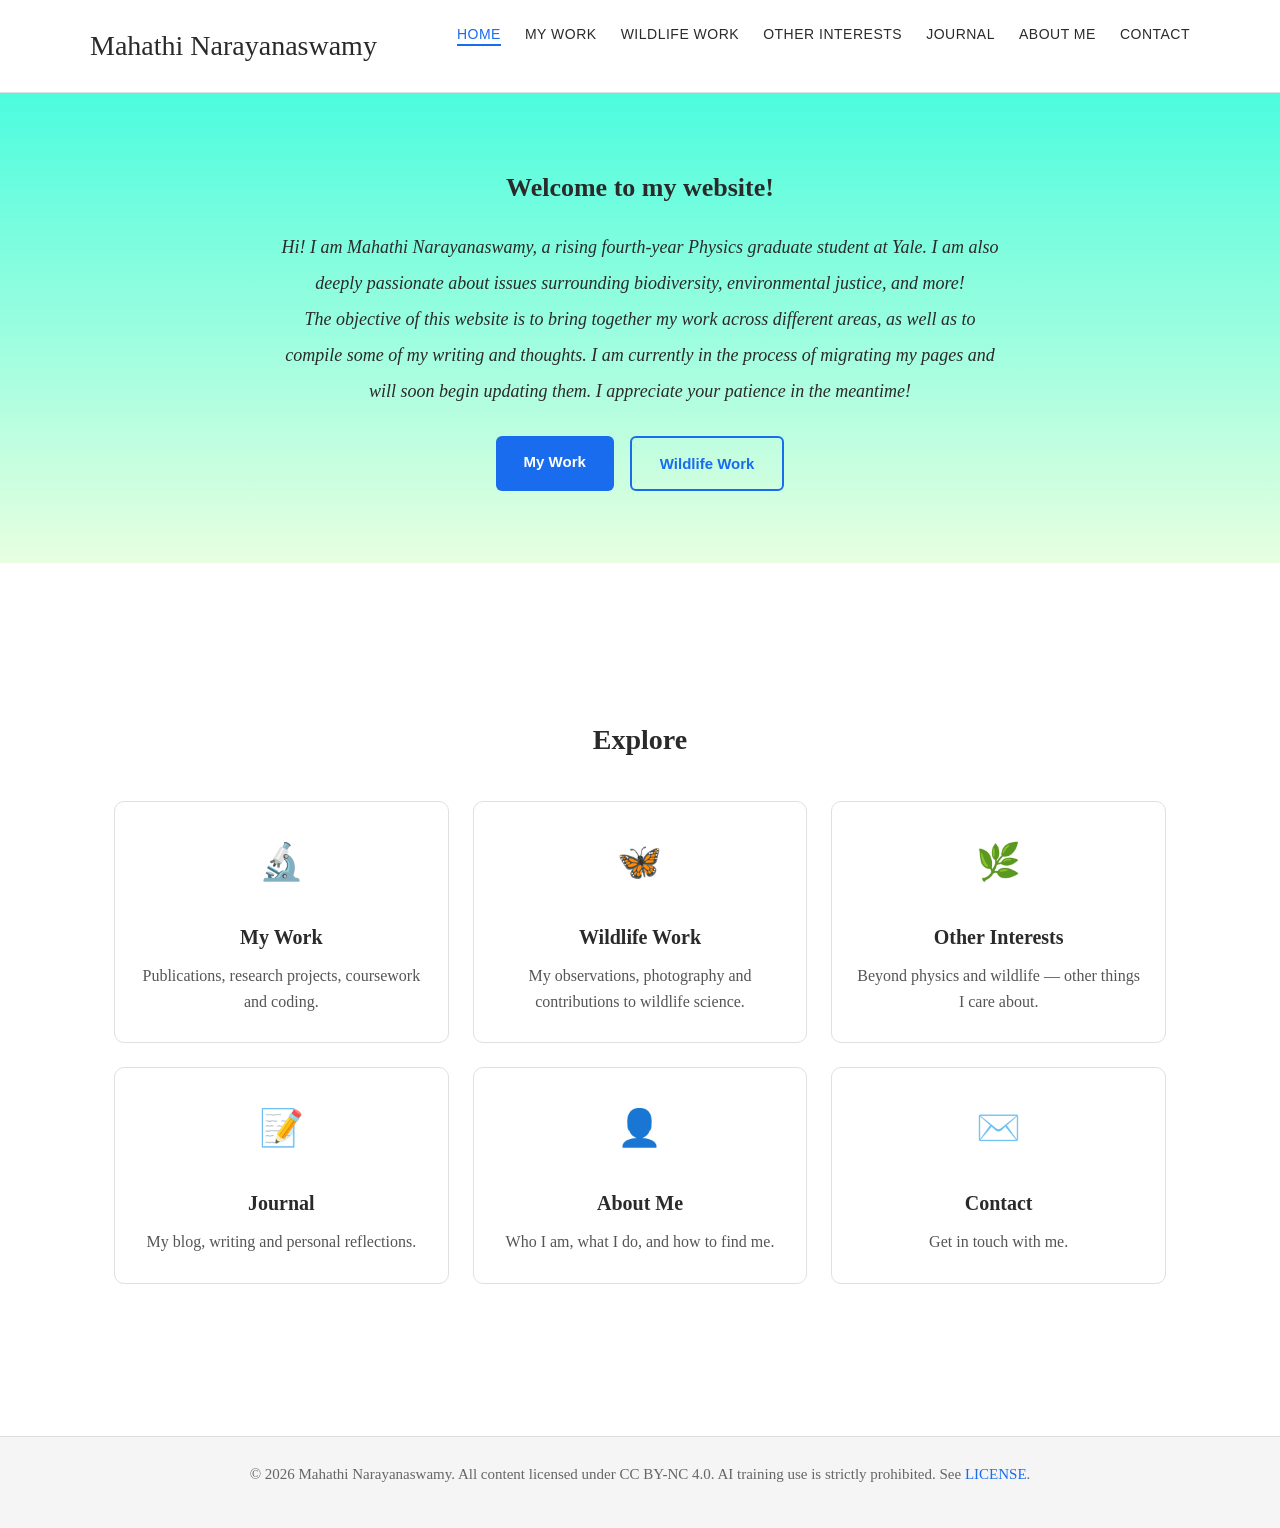
==== index.html @ ffc288d0 "Createhome page" ====
<!DOCTYPE html>
<html lang="en">
<head>
  <meta charset="UTF-8" />
  <meta name="viewport" content="width=device-width, initial-scale=1.0"/>
  <meta property="og:site_name" content="Mahathi Narayanaswamy" />
  <meta property="og:title" content="Mahathi Narayanaswamy" />
  <meta property="og:description" content="Welcome to the personal website of
    Mahathi Narayanaswamy — Physics student and biodiversity enthusiast." />
  <meta property="og:url" content="https://mahathin.github.io/" />
  <title>Mahathi Narayanaswamy - Home</title>
  <link rel="stylesheet" href="assets/css/style.css" />
</head>

<body>

  <!-- ═══════════════════════════════════════ HEADER / NAV -->
  <header>
    <div class="header-inner">
      <div class="logo">
        <a href="index.html">Mahathi Narayanaswamy</a>
      </div>

      <!-- Hamburger for mobile -->
      <button class="hamburger" id="hamburger" aria-label="Toggle menu">
        <span></span><span></span><span></span>
      </button>

      <nav id="main-nav">
        <ul>
          <li><a href="index.html" class="active">Home</a></li>
          <li><a href="my-work.html">My Work</a></li>
          <li><a href="wildlife-work.html">Wildlife Work</a></li>
          <li><a href="other-interests.html">Other Interests</a></li>
          <li><a href="journal.html">Journal</a></li>
          <li><a href="about-me.html">About Me</a></li>
          <li><a href="contact.html">Contact</a></li>
        </ul>
      </nav>
    </div>
  </header>

  <!-- ═══════════════════════════════════════ HERO BANNER -->
  <section class="hero">
    <div class="hero-inner">
      <p>
        <strong>Welcome to my website!</strong>
      </p>
      <p>
        <em>
          Hi! I am Mahathi Narayanaswamy, a rising fourth-year Physics graduate student at Yale. 
          I am also deeply passionate about issues surrounding biodiversity, environmental justice, and more!<br />

          The objective of this website is to bring together my work across different areas, 
          as well as to compile some of my writing and thoughts. 
          I am currently in the process of migrating my pages and will soon begin updating them. 
          I appreciate your patience in the meantime!
        </em>
      </p>
      <div class="hero-buttons">
        <a href="my-work.html" class="btn">My Work</a>
        <a href="wildlife-work.html" class="btn btn-outline">Wildlife Work</a>
      </div>
    </div>
  </section>

  <!-- ═══════════════════════════════════════ QUICK LINKS -->
  <main>
    <div class="container">

      <section class="quick-links">
        <h2>Explore</h2>
        <div class="cards">

          <a href="my-work.html" class="card">
            <div class="card-icon">🔬</div>
            <h3>My Work</h3>
            <p>Publications, research projects, coursework and coding.</p>
          </a>

          <a href="wildlife-work.html" class="card">
            <div class="card-icon">🦋</div>
            <h3>Wildlife Work</h3>
            <p>My observations, photography and contributions to wildlife
              science.</p>
          </a>

          <a href="other-interests.html" class="card">
            <div class="card-icon">🌿</div>
            <h3>Other Interests</h3>
            <p>Beyond physics and wildlife — other things I care about.</p>
          </a>

          <a href="journal.html" class="card">
            <div class="card-icon">📝</div>
            <h3>Journal</h3>
            <p>My blog, writing and personal reflections.</p>
          </a>

          <a href="about-me.html" class="card">
            <div class="card-icon">👤</div>
            <h3>About Me</h3>
            <p>Who I am, what I do, and how to find me.</p>
          </a>

          <a href="contact.html" class="card">
            <div class="card-icon">✉️</div>
            <h3>Contact</h3>
            <p>Get in touch with me.</p>
          </a>

        </div>
      </section>

    </div><!-- end .container -->
  </main>

  <!-- ═══════════════════════════════════════ FOOTER -->
  <footer>
    <div class="container">
      <p>
        © 2026 Mahathi Narayanaswamy. All content licensed under CC BY-NC 4.0.
        AI training use is strictly prohibited.
        See <a href="LICENSE">LICENSE</a>.
      </p>
    </div>
  </footer>

  <script src="assets/js/main.js"></script>

</body>
</html>
---- assets/css/style.css ----
/* My work specific styles

/* ═══════════════════════════════════════════════════
   HERO BANNER
   Matches original Weebly gradient: #4cfcde → #e7ffe0
═══════════════════════════════════════════════════ */
.hero {
  background: linear-gradient(180deg, #4cfcde 0%, #e7ffe0 100%);
  padding: 72px 24px;
  text-align: center;
}

.hero-inner {
  max-width: 720px;
  margin: 0 auto;
}

.hero-inner p {
  font-size: 20px;
  line-height: 1.8;
  color: #2a2a2a;
  margin-bottom: 16px;
}

.hero-inner strong {
  font-size: 26px;
  color: #2a2a2a;
}

.hero-inner em {
  font-size: 18px;
  color: #2a2a2a;
}

/* ═══════════════════════════════════════════════════
   HERO BUTTONS
═══════════════════════════════════════════════════ */
.hero-buttons {
  margin-top: 28px;
  display: flex;
  gap: 16px;
  justify-content: center;
  flex-wrap: wrap;
}

.btn {
  display: inline-block;
  padding: 12px 28px;
  background: #196ced;
  color: #fff !important;
  border-radius: 6px;
  font-family: 'Montserrat', Arial, sans-serif;
  font-size: 15px;
  font-weight: 600;
  text-decoration: none;
  transition: background 0.2s ease;
}

.btn:hover {
  background: #ec3207;
  color: #fff !important;
}

.btn-outline {
  background: transparent;
  border: 2px solid #196ced;
  color: #196ced !important;
}

.btn-outline:hover {
  background: #ec3207;
  border-color: #ec3207;
  color: #fff !important;
}

/* ═══════════════════════════════════════════════════
   QUICK LINKS / CARDS GRID
═══════════════════════════════════════════════════ */
.quick-links {
  padding: 56px 0;
}

.quick-links h2 {
  margin-bottom: 36px;
}

.cards {
  display: grid;
  grid-template-columns: repeat(3, 1fr);
  gap: 24px;
}

.card {
  display: block;
  padding: 28px 24px;
  border: 1px solid #e0e0e0;
  border-radius: 10px;
  text-decoration: none;
  color: #3f3f3f;
  background: #fff;
  transition: box-shadow 0.2s ease, border-color 0.2s ease;
  text-align: center;
}

.card:hover {
  box-shadow: 0 4px 18px rgba(0, 0, 0, 0.10);
  border-color: #196ced;
  color: #3f3f3f;
}

.card-icon {
  font-size: 36px;
  margin-bottom: 12px;
}

.card h3 {
  font-family: 'Rokkitt', Georgia, serif;
  font-size: 20px;
  font-weight: 700;
  color: #2a2a2a;
  margin-bottom: 8px;
  text-align: center;
}

.card p {
  font-size: 16px;
  line-height: 1.6;
  color: #555;
  margin: 0;
}

/* ═══════════════════════════════════════════════════
   RESPONSIVE — CARDS
═══════════════════════════════════════════════════ */
@media (max-width: 900px) {
  .cards {
    grid-template-columns: repeat(2, 1fr);
  }
}

@media (max-width: 767px) {
  .cards {
    grid-template-columns: 1fr;
  }

  .hero {
    padding: 48px 20px;
  }

  .hero-inner strong {
    font-size: 22px;
  }

  .hero-inner em {
    font-size: 16px;
  }
}

/* ═══════════════════════════════════════════════════
   GLOBAL RESET & BASE
═══════════════════════════════════════════════════ */
* {
  margin: 0;
  padding: 0;
  box-sizing: border-box;
}

body {
  font-family: 'Rokkitt', Georgia, serif;
  font-size: 19px;
  line-height: 1.8;
  color: #3f3f3f;
  background: #fff;
}

a {
  color: #196ced;
  text-decoration: none;
}

a:hover {
  color: #ec3207;
}

.container {
  max-width: 1100px;
  margin: 0 auto;
  padding: 0 24px;
}

/* ═══════════════════════════════════════════════════
   HEADER & NAV
═══════════════════════════════════════════════════ */
header {
  background: #fff;
  border-bottom: 1px solid #e0e0e0;
  padding: 16px 24px;
  position: sticky;
  top: 0;
  z-index: 100;
}

.header-inner {
  max-width: 1100px;
  margin: 0 auto;
  display: flex;
  align-items: center;
  justify-content: space-between;
  flex-wrap: wrap;
}

.logo a {
  font-family: 'Journal', Georgia, serif;
  font-size: 28px;
  color: #2a2a2a;
  text-decoration: none;
}

nav ul {
  list-style: none;
  display: flex;
  gap: 24px;
  flex-wrap: wrap;
}

nav ul li a {
  font-family: 'Montserrat', Arial, sans-serif;
  font-size: 14px;
  color: #2a2a2a;
  text-transform: uppercase;
  letter-spacing: 0.5px;
}

nav ul li a:hover,
nav ul li a.active {
  color: #196ced;
  border-bottom: 2px solid #196ced;
  padding-bottom: 2px;
}

/* Hamburger */
.hamburger {
  display: none;
  flex-direction: column;
  gap: 5px;
  background: none;
  border: none;
  cursor: pointer;
  padding: 4px;
}

.hamburger span {
  width: 25px;
  height: 3px;
  background: #2a2a2a;
  border-radius: 3px;
  display: block;
}

/* ═══════════════════════════════════════════════════
   MAIN CONTENT
═══════════════════════════════════════════════════ */
main {
  padding: 48px 0;
}

section {
  margin-bottom: 48px;
}

h2 {
  font-family: 'Rokkitt', Georgia, serif;
  font-size: 28px;
  font-weight: 700;
  color: #2a2a2a;
  text-align: center;
  margin-bottom: 20px;
}

h3 {
  font-family: 'Rokkitt', Georgia, serif;
  font-size: 20px;
  font-weight: 700;
  color: #2a2a2a;
  text-align: center;
  margin: 24px 0 12px;
}

p {
  margin-bottom: 16px;
}

ul, ol {
  padding-left: 24px;
  margin-bottom: 16px;
}

li {
  margin-bottom: 10px;
}

.section-divider {
  border: none;
  border-top: 1px solid #ccc;
  margin: 40px 0;
}

/* ═══════════════════════════════════════════════════
   FILE DOWNLOAD BLOCKS
═══════════════════════════════════════════════════ */
.file-download {
  display: flex;
  align-items: flex-start;
  gap: 16px;
  margin: 16px 0 24px;
  padding: 12px 16px;
  border: 1px solid #e0e0e0;
  border-radius: 6px;
  background: #fafafa;
  max-width: 420px;
}

.file-download img {
  flex-shrink: 0;
}

.file-download a {
  font-weight: bold;
}

/* ═══════════════════════════════════════════════════
   COURSEWORK TABLE
═══════════════════════════════════════════════════ */
.table-wrapper {
  overflow-x: auto;
  margin: 16px 0;
}

.coursework-table {
  width: 100%;
  border-collapse: collapse;
  font-size: 16px;
}

.coursework-table th {
  background-color: #a9f8dd;
  font-weight: 700;
  padding: 12px 16px;
  border: 1px solid #818181;
  text-align: center;
}

.coursework-table td {
  padding: 12px 16px;
  border: 1px solid #818181;
  vertical-align: top;
  background: #fff;
}

.coursework-table td:first-child {
  text-align: center;
  font-weight: 600;
  min-width: 160px;
}

.coursework-table ol {
  padding-left: 18px;
  margin: 0;
}

.coursework-table em {
  font-size: 13px;
  color: #666;
}

/* ═══════════════════════════════════════════════════
   FOOTER
═══════════════════════════════════════════════════ */
footer {
  background: #f5f5f5;
  border-top: 1px solid #ddd;
  padding: 24px;
  text-align: center;
  font-size: 15px;
  color: #666;
}

/* ═══════════════════════════════════════════════════
   MOBILE RESPONSIVE
═══════════════════════════════════════════════════ */
@media (max-width: 767px) {
  body { font-size: 16px; }

  .logo a { font-size: 22px; }

  nav ul {
    display: none;
    flex-direction: column;
    gap: 12px;
    width: 100%;
    padding: 16px 0;
  }

  nav ul.open { display: flex; }

  .hamburger { display: flex; }

  h2 { font-size: 22px; }

  .coursework-table th,
  .coursework-table td {
    font-size: 14px;
    padding: 8px 10px;
  }
}
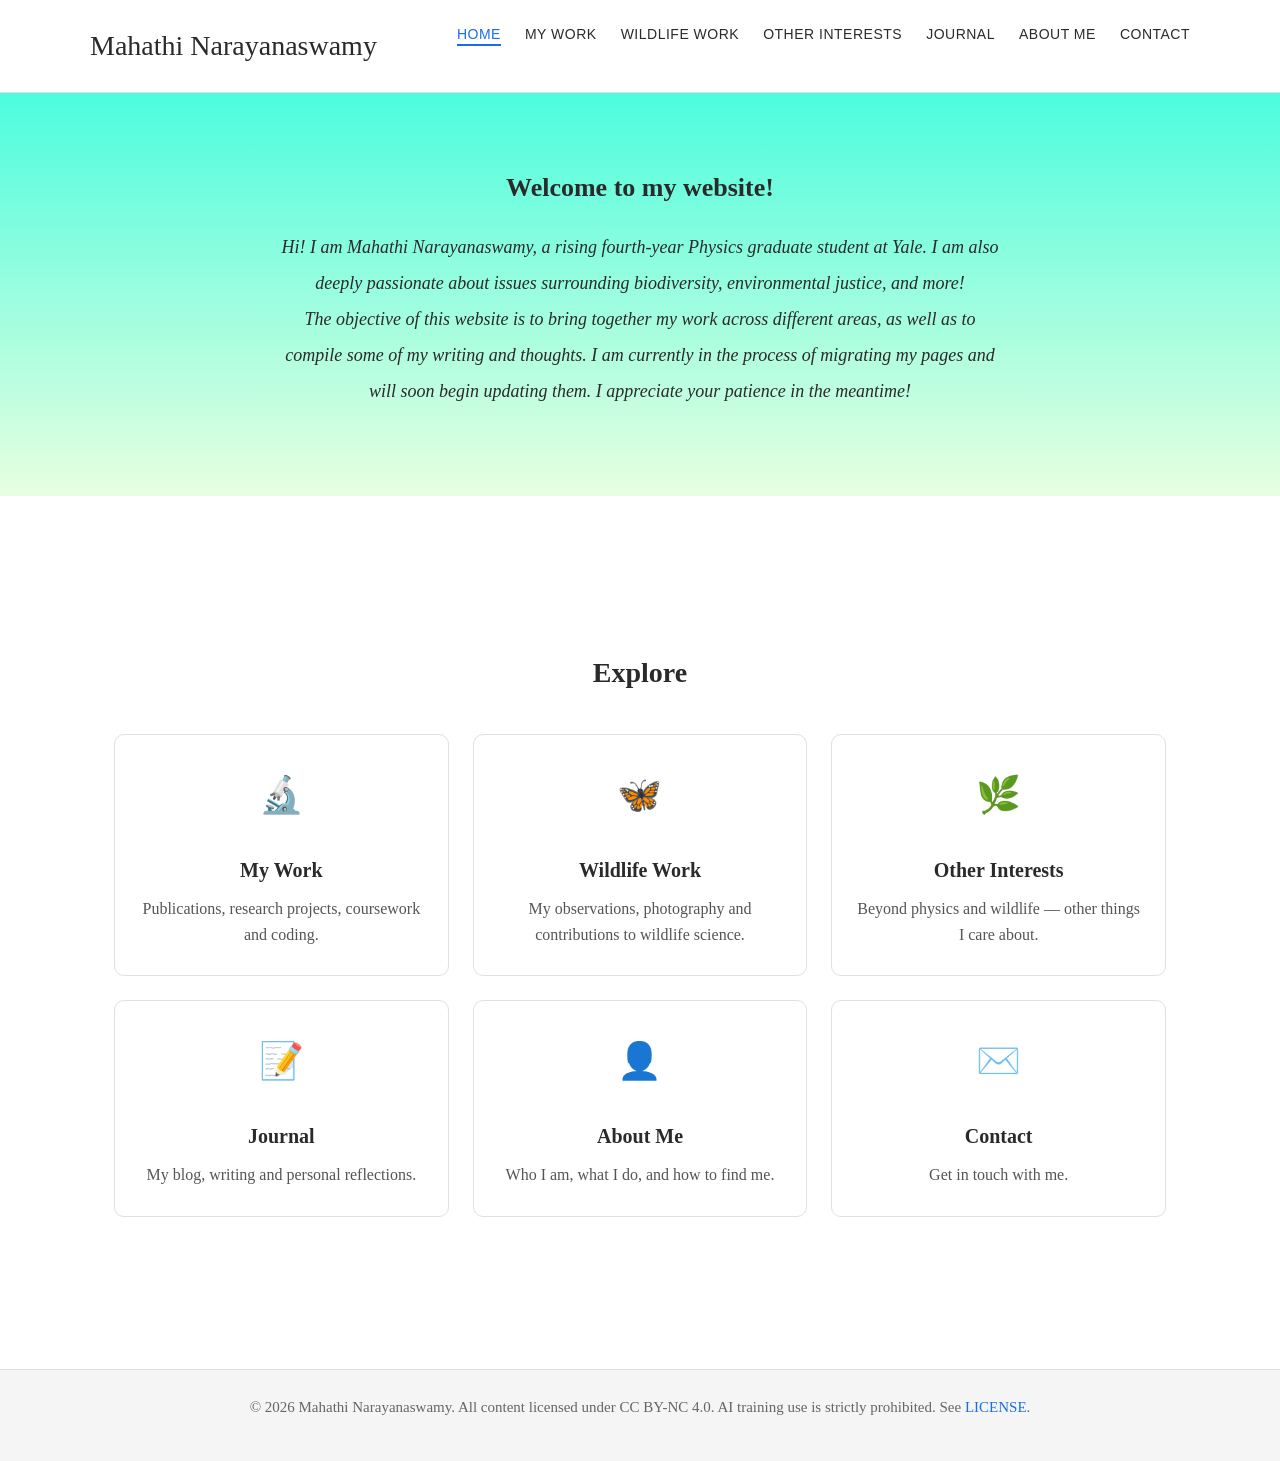
==== commit ba981c74: "Update index.html" ====
--- a/index.html
+++ b/index.html
@@ -57,10 +57,6 @@
           I appreciate your patience in the meantime!
         </em>
       </p>
-      <div class="hero-buttons">
-        <a href="my-work.html" class="btn">My Work</a>
-        <a href="wildlife-work.html" class="btn btn-outline">Wildlife Work</a>
-      </div>
     </div>
   </section>
 
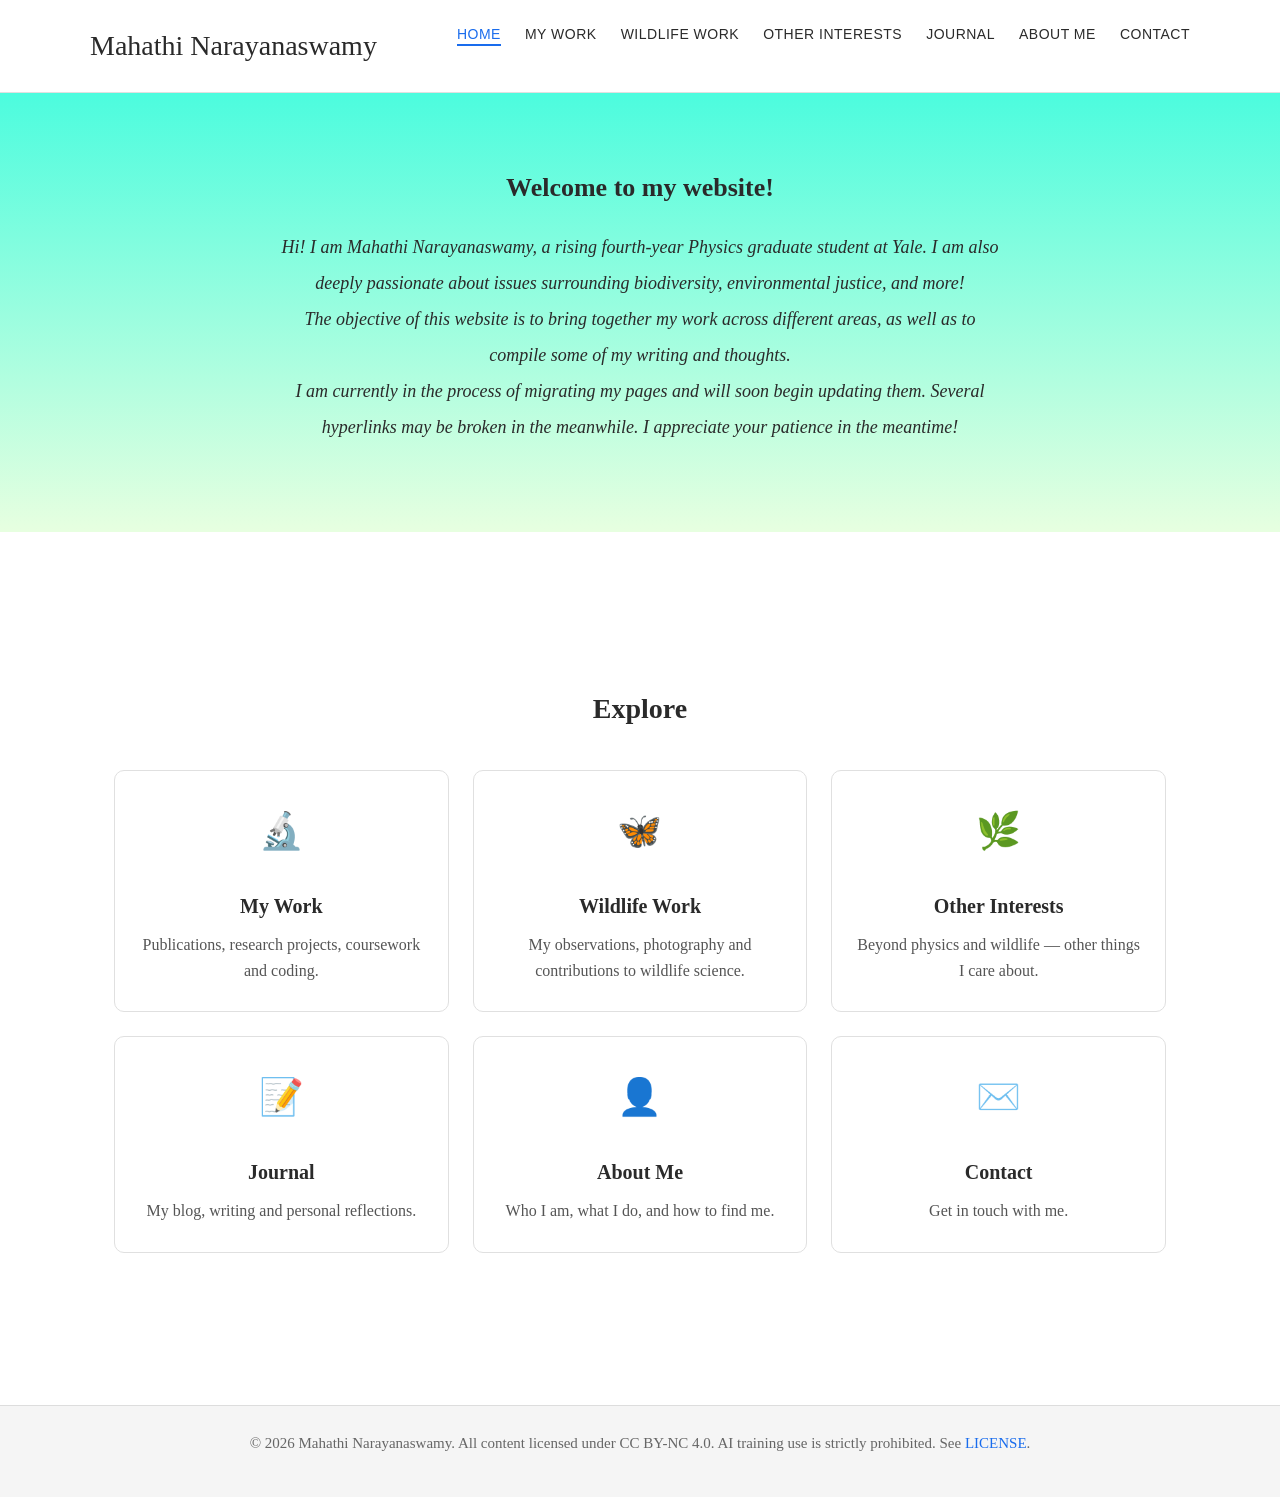
==== commit 9813a106: "Update index.html" ====
--- a/index.html
+++ b/index.html
@@ -52,8 +52,9 @@
           I am also deeply passionate about issues surrounding biodiversity, environmental justice, and more!<br />
 
           The objective of this website is to bring together my work across different areas, 
-          as well as to compile some of my writing and thoughts. 
+          as well as to compile some of my writing and thoughts. <br />
           I am currently in the process of migrating my pages and will soon begin updating them. 
+          Several hyperlinks may be broken in the meanwhile.
           I appreciate your patience in the meantime!
         </em>
       </p>
--- a/assets/css/style.css
+++ b/assets/css/style.css
@@ -413,3 +413,114 @@
     padding: 8px 10px;
   }
 }
+
+
+/* ═══════════════════════════════════════════════════
+   WILDLIFE WORK PAGE
+═══════════════════════════════════════════════════ */
+
+/* Citizen science numbered list */
+.citizen-science-list {
+  padding-left: 24px;
+  margin-bottom: 28px;
+}
+
+.citizen-science-list li {
+  margin-bottom: 14px;
+  font-size: 18px;
+  line-height: 1.7;
+}
+
+/* Reusable external link highlight card */
+.wildlife-link-card {
+  display: flex;
+  align-items: flex-start;
+  gap: 16px;
+  padding: 16px 20px;
+  border: 1px solid #e0e0e0;
+  border-radius: 8px;
+  background: #f9fff9;
+  margin: 16px 0 28px;
+  max-width: 600px;
+}
+
+.wildlife-icon {
+  font-size: 28px;
+  flex-shrink: 0;
+  line-height: 1.4;
+}
+
+.wildlife-link-card div {
+  font-size: 17px;
+  line-height: 1.7;
+}
+
+.wildlife-link-card strong {
+  display: block;
+  color: #2a2a2a;
+  margin-bottom: 4px;
+}
+
+/* Small italic note */
+.small-note {
+  font-size: 15px;
+  color: #777;
+  margin-top: -8px;
+  margin-bottom: 16px;
+}
+
+/* ── iNaturalist Widget Wrapper ─────────────────── */
+.inat-widget-wrap {
+  border: 1px solid #d0e8d0;
+  border-radius: 10px;
+  padding: 20px 24px;
+  background: #f4fff4;
+  margin: 20px 0 32px;
+  overflow-x: auto;
+}
+
+.inat-widget-header {
+  margin-bottom: 14px;
+}
+
+.inat-widget-header img {
+  height: 36px;
+  width: auto;
+}
+
+.inat-widget-footer {
+  display: flex;
+  align-items: center;
+  gap: 14px;
+  margin-top: 16px;
+  padding-top: 14px;
+  border-top: 1px solid #d0e8d0;
+}
+
+.inat-user-thumb {
+  width: 44px;
+  height: 44px;
+  border-radius: 50%;
+  border: 2px solid #4cfcde;
+  object-fit: cover;
+}
+
+.inat-widget-footer a {
+  font-size: 16px;
+}
+
+/* ── RESPONSIVE ─────────────────────────────────── */
+@media (max-width: 600px) {
+  .wildlife-link-card {
+    flex-direction: column;
+    gap: 10px;
+  }
+
+  .inat-widget-wrap {
+    padding: 14px 12px;
+  }
+
+  .citizen-science-list li {
+    font-size: 16px;
+  }
+}
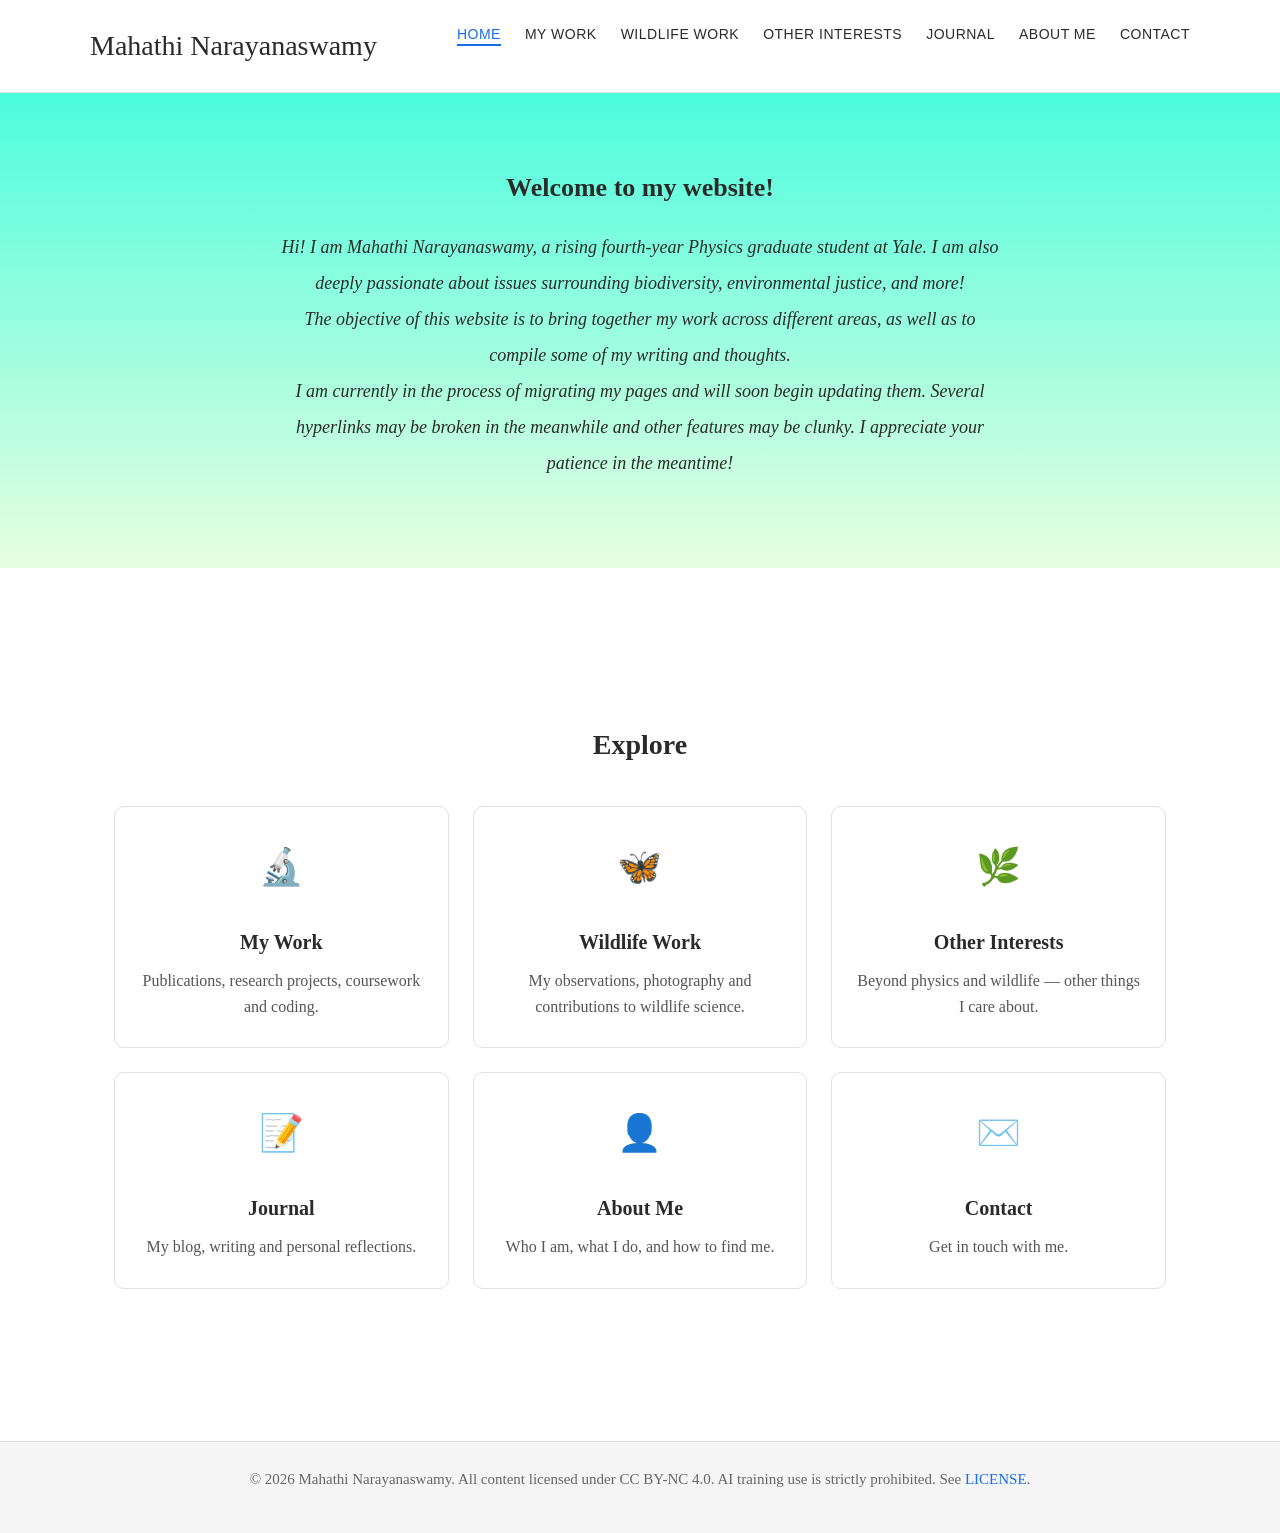
==== commit 3093f812: "Update index.html" ====
--- a/index.html
+++ b/index.html
@@ -54,7 +54,7 @@
           The objective of this website is to bring together my work across different areas, 
           as well as to compile some of my writing and thoughts. <br />
           I am currently in the process of migrating my pages and will soon begin updating them. 
-          Several hyperlinks may be broken in the meanwhile.
+          Several hyperlinks may be broken in the meanwhile and other features may be clunky.
           I appreciate your patience in the meantime!
         </em>
       </p>
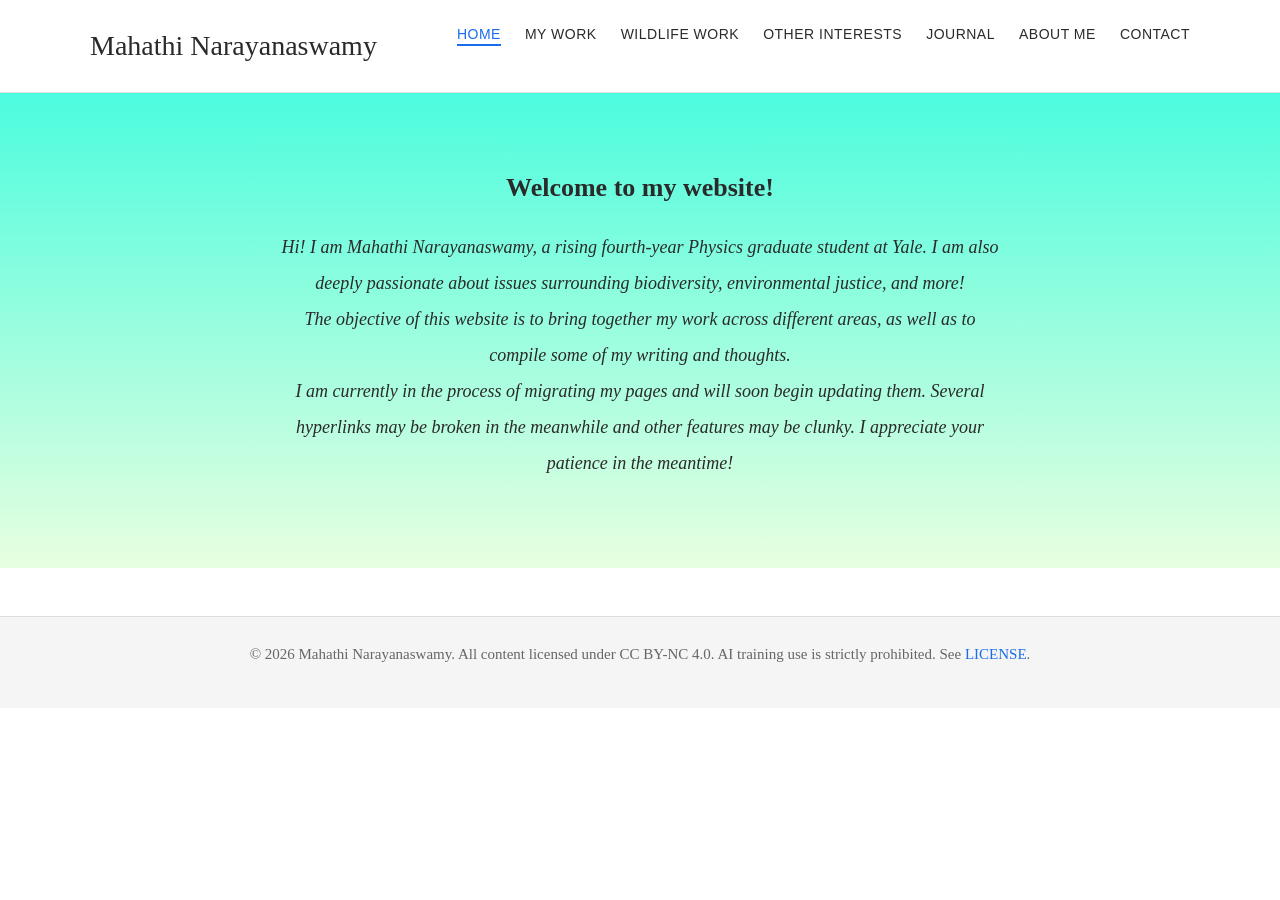
==== commit 7df93d83: "Update index.html" ====
--- a/index.html
+++ b/index.html
@@ -60,65 +60,13 @@
       </p>
     </div>
   </section>
-
-  <!-- ═══════════════════════════════════════ QUICK LINKS -->
-  <main>
-    <div class="container">
-
-      <section class="quick-links">
-        <h2>Explore</h2>
-        <div class="cards">
-
-          <a href="my-work.html" class="card">
-            <div class="card-icon">🔬</div>
-            <h3>My Work</h3>
-            <p>Publications, research projects, coursework and coding.</p>
-          </a>
-
-          <a href="wildlife-work.html" class="card">
-            <div class="card-icon">🦋</div>
-            <h3>Wildlife Work</h3>
-            <p>My observations, photography and contributions to wildlife
-              science.</p>
-          </a>
-
-          <a href="other-interests.html" class="card">
-            <div class="card-icon">🌿</div>
-            <h3>Other Interests</h3>
-            <p>Beyond physics and wildlife — other things I care about.</p>
-          </a>
-
-          <a href="journal.html" class="card">
-            <div class="card-icon">📝</div>
-            <h3>Journal</h3>
-            <p>My blog, writing and personal reflections.</p>
-          </a>
-
-          <a href="about-me.html" class="card">
-            <div class="card-icon">👤</div>
-            <h3>About Me</h3>
-            <p>Who I am, what I do, and how to find me.</p>
-          </a>
-
-          <a href="contact.html" class="card">
-            <div class="card-icon">✉️</div>
-            <h3>Contact</h3>
-            <p>Get in touch with me.</p>
-          </a>
-
-        </div>
-      </section>
-
-    </div><!-- end .container -->
-  </main>
-
   <!-- ═══════════════════════════════════════ FOOTER -->
   <footer>
     <div class="container">
       <p>
         © 2026 Mahathi Narayanaswamy. All content licensed under CC BY-NC 4.0.
         AI training use is strictly prohibited.
-        See <a href="LICENSE">LICENSE</a>.
+        See <a href="https://github.com/mahathin/mahathin.github.io/blob/main/LICENSE">LICENSE</a>.
       </p>
     </div>
   </footer>
--- a/assets/css/style.css
+++ b/assets/css/style.css
@@ -416,6 +416,289 @@
 
 
 /* ═══════════════════════════════════════════════════
+   JOURNAL PAGE
+═══════════════════════════════════════════════════ */
+
+/* Intro paragraph */
+.journal-intro-text {
+  text-align: center;
+  max-width: 680px;
+  margin: 0 auto 32px;
+  font-size: 18px;
+  line-height: 1.8;
+}
+
+/* ── Substack Subscribe Banner ──────────────────── */
+.substack-banner {
+  display: flex;
+  align-items: center;
+  justify-content: space-between;
+  flex-wrap: wrap;
+  gap: 20px;
+  background: linear-gradient(135deg, #fff9f0 0%, #fff3e0 100%);
+  border: 1px solid #f5c88a;
+  border-radius: 12px;
+  padding: 24px 28px;
+  margin: 0 auto 8px;
+  max-width: 780px;
+}
+
+.substack-banner-text {
+  display: flex;
+  align-items: flex-start;
+  gap: 16px;
+}
+
+.substack-icon {
+  font-size: 32px;
+  flex-shrink: 0;
+  line-height: 1.3;
+}
+
+.substack-banner-text div strong {
+  font-size: 19px;
+  color: #2a2a2a;
+  display: block;
+  margin-bottom: 4px;
+}
+
+.substack-banner-text p {
+  font-size: 15px;
+  color: #666;
+  margin: 0;
+}
+
+.btn-substack {
+  background: #ff6719;
+  color: #fff !important;
+  padding: 12px 28px;
+  border-radius: 6px;
+  font-family: 'Montserrat', Arial, sans-serif;
+  font-size: 15px;
+  font-weight: 700;
+  text-decoration: none;
+  white-space: nowrap;
+  transition: background 0.2s ease;
+  flex-shrink: 0;
+}
+
+.btn-substack:hover {
+  background: #ec3207;
+  color: #fff !important;
+}
+
+/* ── Posts Section Heading ──────────────────────── */
+.posts-heading {
+  text-align: center;
+  margin-bottom: 28px;
+}
+
+/* ── Loading State ──────────────────────────────── */
+.posts-loading {
+  text-align: center;
+  padding: 48px 0;
+  color: #888;
+  font-size: 17px;
+  display: flex;
+  align-items: center;
+  justify-content: center;
+  gap: 12px;
+}
+
+.loading-spinner {
+  display: inline-block;
+  width: 22px;
+  height: 22px;
+  border: 3px solid #e0e0e0;
+  border-top-color: #196ced;
+  border-radius: 50%;
+  animation: spin 0.8s linear infinite;
+  flex-shrink: 0;
+}
+
+@keyframes spin {
+  to { transform: rotate(360deg); }
+}
+
+/* ── Error State ────────────────────────────────── */
+.posts-error {
+  text-align: center;
+  padding: 32px;
+  background: #fff5f5;
+  border: 1px solid #fcc;
+  border-radius: 8px;
+  color: #c00;
+  font-size: 17px;
+}
+
+/* ── Posts Grid ─────────────────────────────────── */
+.posts-grid {
+  display: grid;
+  grid-template-columns: repeat(3, 1fr);
+  gap: 24px;
+  margin-bottom: 36px;
+}
+
+/* ── Individual Post Card ───────────────────────── */
+.post-card {
+  border: 1px solid #e0e0e0;
+  border-radius: 10px;
+  overflow: hidden;
+  background: #fff;
+  display: flex;
+  flex-direction: column;
+  transition: box-shadow 0.2s ease, border-color 0.2s ease;
+}
+
+.post-card:hover {
+  box-shadow: 0 4px 20px rgba(0, 0, 0, 0.09);
+  border-color: #196ced;
+}
+
+/* Post thumbnail image */
+.post-card-img {
+  width: 100%;
+  height: 160px;
+  overflow: hidden;
+  background: #f0f4ff;
+}
+
+.post-card-img img {
+  width: 100%;
+  height: 100%;
+  object-fit: cover;
+  display: block;
+  transition: transform 0.3s ease;
+}
+
+.post-card:hover .post-card-img img {
+  transform: scale(1.04);
+}
+
+/* Placeholder if no thumbnail */
+.post-card-img-placeholder {
+  display: flex;
+  align-items: center;
+  justify-content: center;
+  font-size: 40px;
+  background: linear-gradient(135deg, #e7ffe0 0%, #f0f4ff 100%);
+}
+
+/* Card body */
+.post-card-body {
+  padding: 18px 20px 20px;
+  display: flex;
+  flex-direction: column;
+  flex-grow: 1;
+}
+
+/* Category tags */
+.post-tags {
+  display: flex;
+  flex-wrap: wrap;
+  gap: 6px;
+  margin-bottom: 10px;
+}
+
+.post-tag {
+  font-size: 12px;
+  font-family: 'Montserrat', Arial, sans-serif;
+  background: #e7ffe0;
+  color: #2a6e2a;
+  border-radius: 20px;
+  padding: 2px 10px;
+  font-weight: 600;
+  text-transform: uppercase;
+  letter-spacing: 0.3px;
+}
+
+/* Post title */
+.post-card-title {
+  font-family: 'Rokkitt', Georgia, serif;
+  font-size: 18px;
+  font-weight: 700;
+  color: #2a2a2a;
+  line-height: 1.4;
+  margin-bottom: 6px;
+  text-align: left;
+}
+
+.post-card-title a {
+  color: #2a2a2a;
+  text-decoration: none;
+}
+
+.post-card-title a:hover {
+  color: #196ced;
+}
+
+/* Post date */
+.post-card-date {
+  font-size: 13px;
+  color: #999;
+  font-family: 'Montserrat', Arial, sans-serif;
+  margin-bottom: 10px;
+}
+
+/* Excerpt */
+.post-card-excerpt {
+  font-size: 15px;
+  line-height: 1.65;
+  color: #555;
+  flex-grow: 1;
+  margin-bottom: 16px;
+}
+
+/* Read more link */
+.post-read-more {
+  font-size: 14px;
+  font-family: 'Montserrat', Arial, sans-serif;
+  font-weight: 600;
+  color: #196ced;
+  text-decoration: none;
+  margin-top: auto;
+}
+
+.post-read-more:hover {
+  color: #ec3207;
+}
+
+/* ── View All Button ────────────────────────────── */
+.view-all-wrap {
+  text-align: center;
+  margin-top: 8px;
+  margin-bottom: 16px;
+}
+
+/* ── RESPONSIVE ─────────────────────────────────── */
+@media (max-width: 900px) {
+  .posts-grid {
+    grid-template-columns: repeat(2, 1fr);
+  }
+}
+
+@media (max-width: 600px) {
+  .posts-grid {
+    grid-template-columns: 1fr;
+  }
+
+  .substack-banner {
+    flex-direction: column;
+    align-items: flex-start;
+    padding: 20px;
+  }
+
+  .btn-substack {
+    width: 100%;
+    text-align: center;
+  }
+
+  .journal-intro-text {
+    font-size: 16px;
+  }
+}
+
+/* ═══════════════════════════════════════════════════
    WILDLIFE WORK PAGE
 ═══════════════════════════════════════════════════ */
 
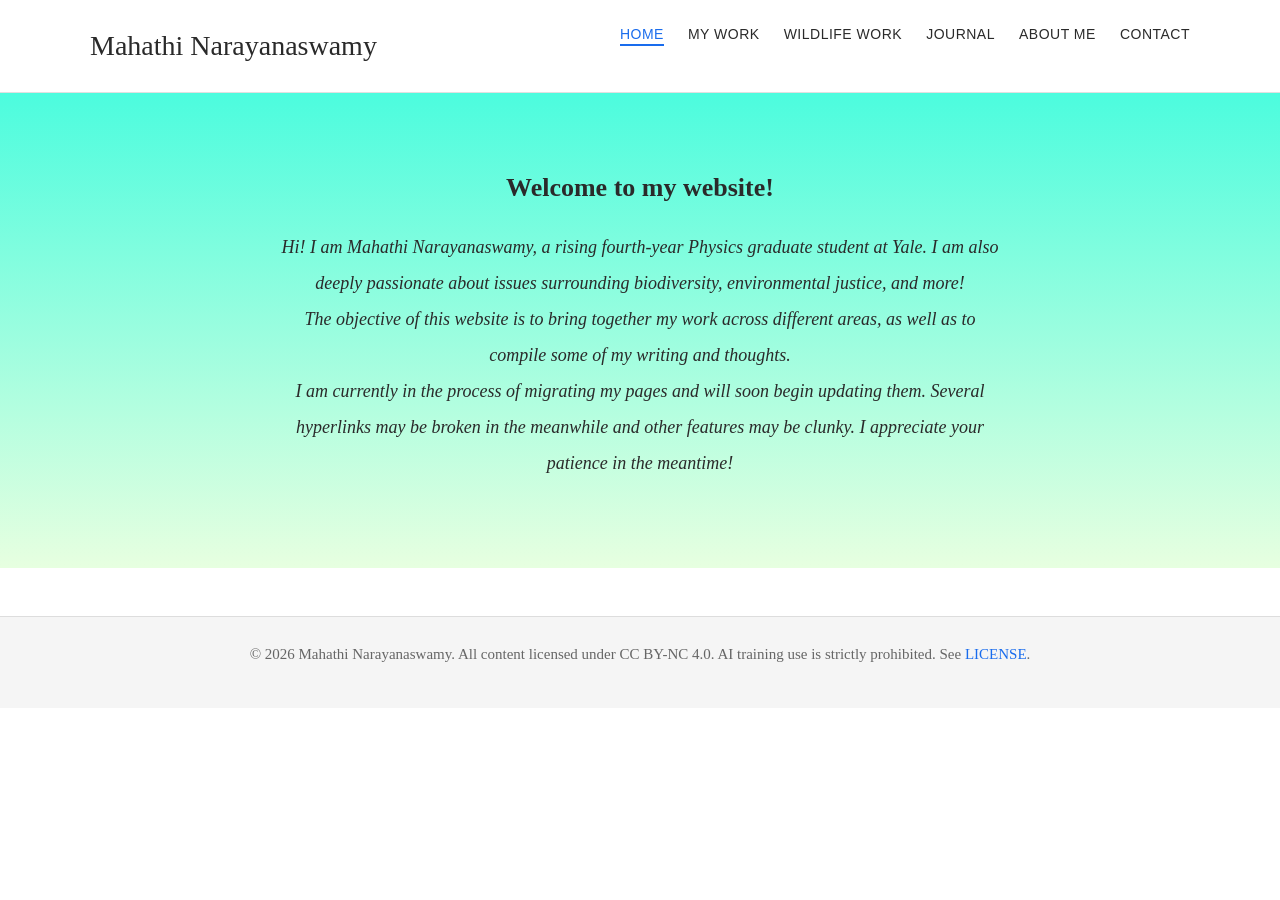
==== commit 31a4f998: "Update index.html" ====
--- a/index.html
+++ b/index.html
@@ -31,7 +31,6 @@
           <li><a href="index.html" class="active">Home</a></li>
           <li><a href="my-work.html">My Work</a></li>
           <li><a href="wildlife-work.html">Wildlife Work</a></li>
-          <li><a href="other-interests.html">Other Interests</a></li>
           <li><a href="journal.html">Journal</a></li>
           <li><a href="about-me.html">About Me</a></li>
           <li><a href="contact.html">Contact</a></li>
